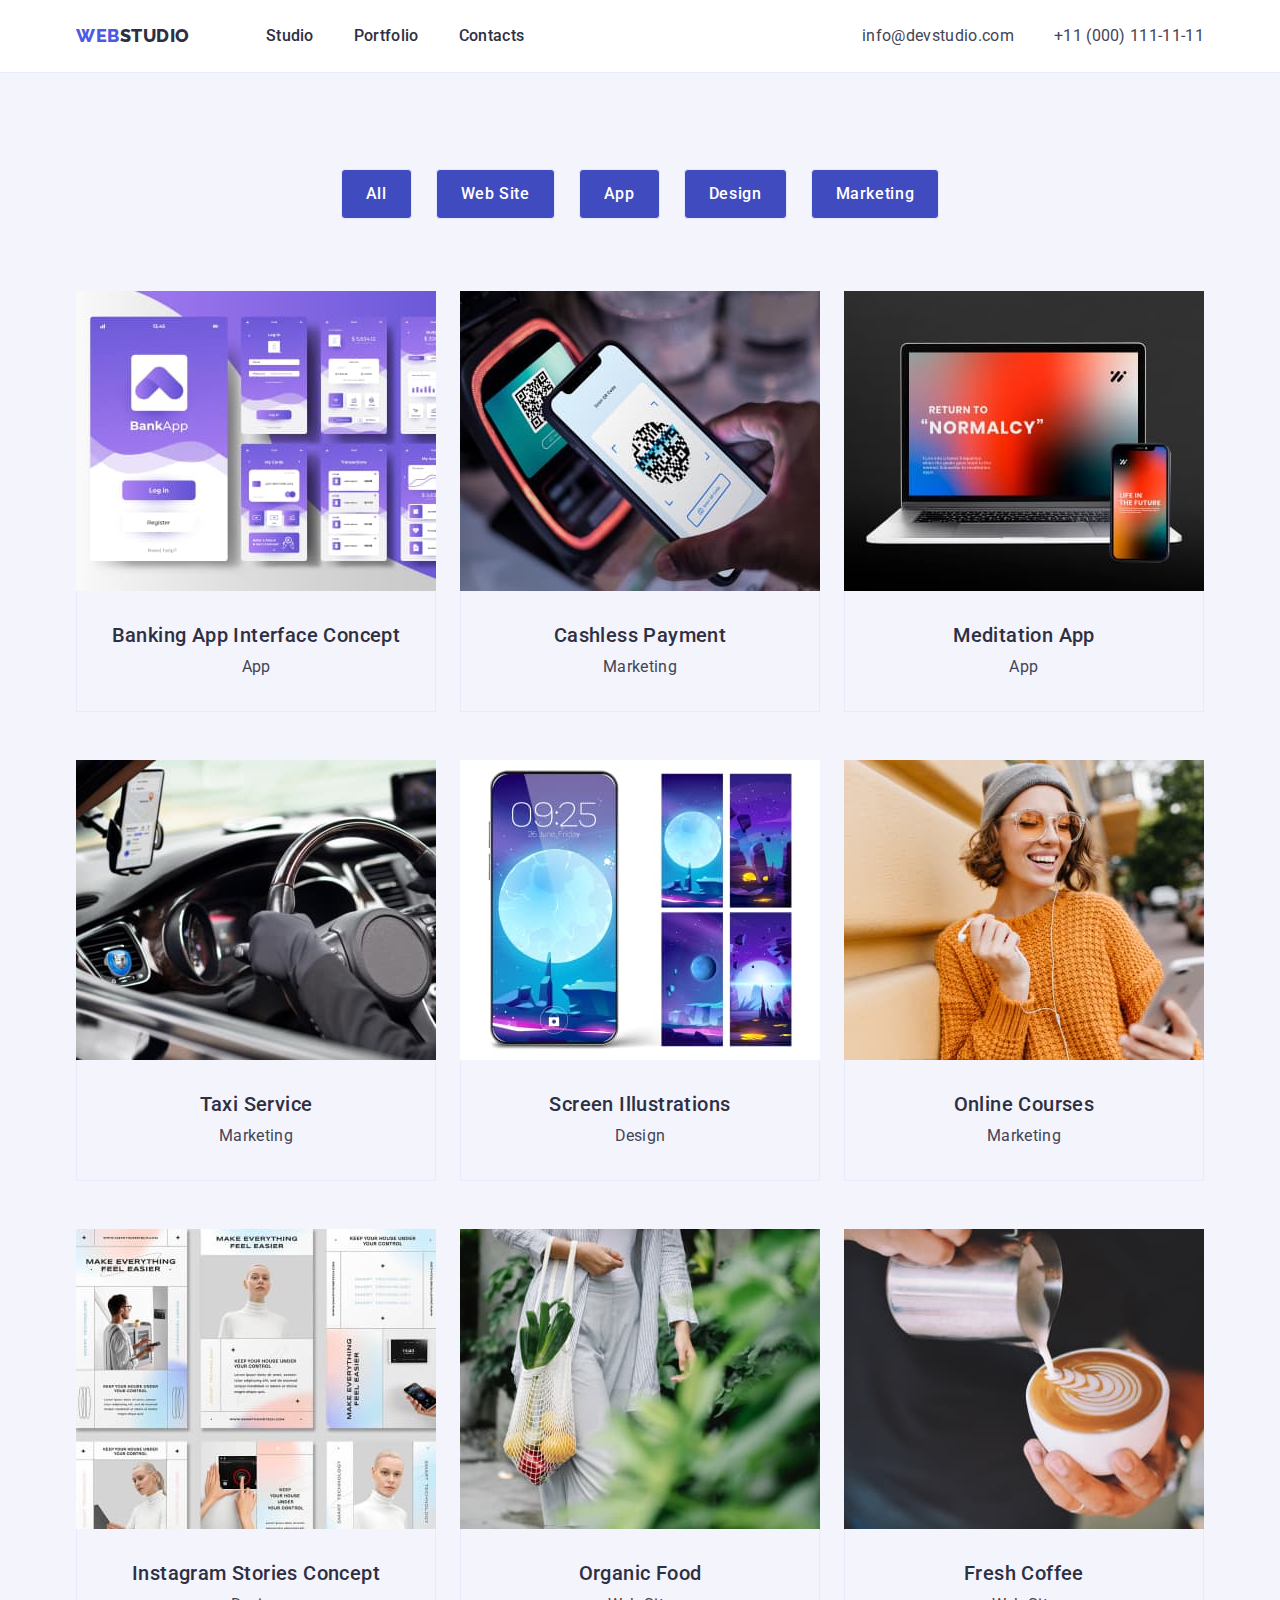
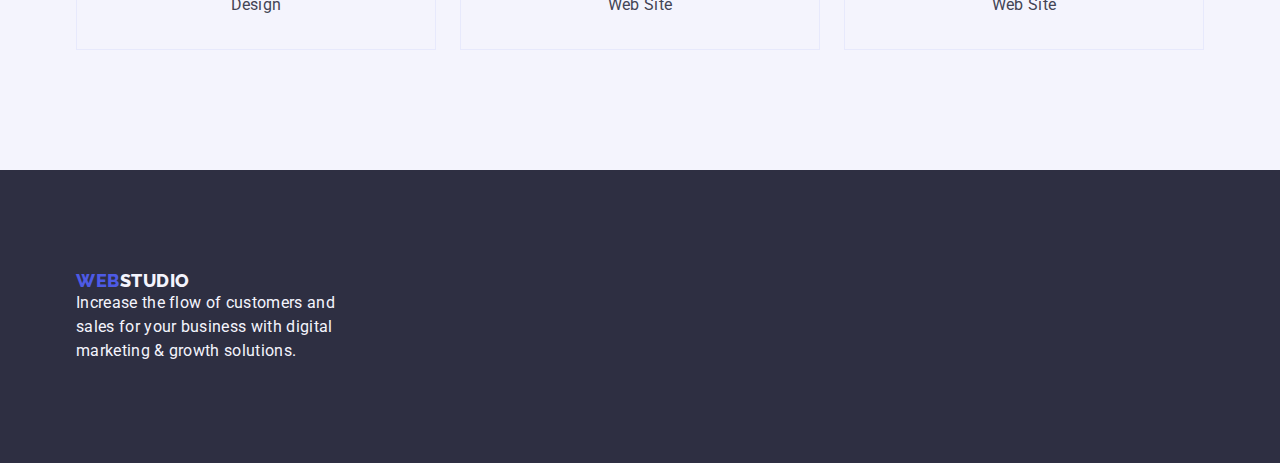
==== portfolio.html @ fe86ff07 "1" ====
<!DOCTYPE html>
<html lang="en">
    <head>
        <meta charset="UTF-8">
        <meta http-equiv="X-UA-Compatible" content="IE=edge">
        <meta name="viewport" content="width=device-width, initial-scale=1.0">
        <title>Portfolio</title>
        <link rel="preconnect" href="https://fonts.googleapis.com">
        <link rel="preconnect" href="https://fonts.gstatic.com" crossorigin>
        <link rel="stylesheet" href="https://cdnjs.cloudflare.com/ajax/libs/modern-normalize/1.1.0/modern-normalize.min.css">
        <link
         href="https://fonts.googleapis.com/css2?family=Raleway:wght@700&family=Roboto:wght@400;500;700;900&display=swap"
         rel="stylesheet">
        <link rel="stylesheet" href="./css/styles.css">
    </head>
    <body>

        <!--Header section-->

        <header class="header">
          <div class="header-container container">
              <nav class="header-nav"><a class="logo-web link" href="./index.html"> Web<span class="logo-studio link">Studio</span> </a>
                  <ul class="menu list">
                      <li class="menu-item"><a class="menu-link link site-nav-link" href="./index.html">Studio</a></li>
                      <li class="menu-item"><a class="menu-link link site-nav-link" href="./portfolio.html">Portfolio</a></li>
                      <li class="menu-item"><a class="menu-link link site-nav-link" href="">Contacts</a></li>
                  </ul>
              </nav>
              
                  <address class="contacts">
                      <ul class="contact-nav list">
                          <li class="contact-list"><a class="contact-info link" href="mailto:info@devstudio.com">info@devstudio.com</a></li>
                          <li class="contact-list"><a class="contact-info link" href="tel:+110001111111">+11 (000) 111-11-11</a></li>
                      </ul>
                  </address>  
          </div>       
      </header> 
        
    <main class="portfolio">
      <section class="portfolio-main">
        <div class="container">
          <h1 hidden>Portfolio</h1>
                <ul class="portfolio-btn-list list">
                  <li class="portfolio-btn-item"><button class="portfolio-btn" type="button">All</button></li>
                  <li class="portfolio-btn-item"><button class="portfolio-btn" type="button">Web Site</button></li>
                  <li class="portfolio-btn-item"><button class="portfolio-btn" type="button">App</button></li>
                  <li class="portfolio-btn-item"><button class="portfolio-btn" type="button">Design</button></li>
                  <li class="portfolio-btn-item"><button class="portfolio-btn" type="button">Marketing</button></li>
                </ul>

                <ul class="portfolio-list list">
                    <li class="portfolio-item">
                      <a class="link" href="">
                        <img class="portfolio-img"
                        src="./images/portfolio/banking-app-interface-concept.jpg"
                        alt="user interface concept"
                        width="360"
                        height="300">
                        <div class="container-content">
                          <h2 class="portfolio-list-title">Banking App Interface Concept</h2>
                          <p class="portfolio-list-text">App</p>
                        </div>                        
                      </a>
                    </li>

                    <li class="portfolio-item">
                      <a class="link" href="">
                        <img class="portfolio-img"
                        src="./images/portfolio/cashless-payment.jpg"
                        alt="payment terminal"
                        width="360"
                        height="300">
                        <div class="container-content">
                          <h2 class="portfolio-list-title">Cashless Payment</h2>
                          <p class="portfolio-list-text">Marketing</p>
                        </div>                       
                      </a>
                    </li>

                    <li class="portfolio-item">
                      <a class="link" href="">
                        <img class="portfolio-img"
                        src="./images/portfolio/meditation-app.jpg"
                        alt="laptop interface"
                        width="360"
                        height="300">
                        <div class="container-content">
                          <h2 class="portfolio-list-title">Meditation App</h2>
                          <p class="portfolio-list-text">App</p>
                        </div>                        
                      </a>
                    </li>

                    <li class="portfolio-item">
                      <a class="link" href="">
                        <img
                        src="./images/portfolio/taxi-service.jpg"
                        alt="driving man"
                        width="360"
                        height="300">
                        <div class="container-content">
                          <h2 class="portfolio-list-title">Taxi Service</h2>
                          <p class="portfolio-list-text">Marketing</p>
                        </div>                        
                      </a> 
                    </li>

                    <li class="portfolio-item">
                      <a class="link" href="">
                        <img
                        src="./images/portfolio/screen-illustration.jpg"
                        alt="screen illustration"
                        width="360"
                        height="300">
                        <div class="container-content">
                          <h2 class="portfolio-list-title">Screen Illustrations</h2>
                          <p class="portfolio-list-text">Design</p>
                        </div>                        
                      </a>
                    </li>

                    <li class="portfolio-item">
                      <a class="link" href="">
                        <img
                        src="./images/portfolio/online-courses.jpg"
                        alt="a student"
                        width="360"
                        height="300">
                        <div class="container-content">
                          <h2 class="portfolio-list-title">Online Courses</h2>
                          <p class="portfolio-list-text">Marketing</p>
                        </div>                      
                      </a> 
                    </li>

                    <li class="portfolio-item">
                      <a class="link" href="">
                        <img class="portfolio-img"
                        src="./images/portfolio/instagram-story-concept.jpg"
                        alt="callories app user interface"
                        width="360"
                        height="300">
                        <div class="container-content">
                          <h2 class="portfolio-list-title">Instagram Stories Concept</h2>
                          <p class="portfolio-list-text">Design</p>
                        </div>                      
                      </a>
                    </li>

                    <li class="portfolio-item">
                      <a class="link" href="">
                        <img class="portfolio-img"
                        src="./images/portfolio/organic-food.jpg"
                        alt="vegetables"
                        width="360"
                        height="300">
                        <div class="container-content">
                          <h2 class="portfolio-list-title">Organic Food</h2>
                          <p class="portfolio-list-text">Web Site</p>
                        </div>
                      </a>
                    </li>

                    <li class="portfolio-item">
                      <a class="link" href="">
                        <img class="portfolio-img"
                        src="./images/portfolio/fresh-coffee.jpg"
                        alt="man pouring coffee"
                        width="360"
                        height="300">
                        <div class="container-content">
                          <h2 class="portfolio-list-title">Fresh Coffee</h2>
                          <p class="portfolio-list-text">Web Site</p>
                        </div>
                      </a>
                    </li>
                </ul>
        </div>
        
      </section>
    </main>
      

        <!--Footer section-->
        <footer class="footer">
          <div class="container">
            <a class="logo-web link" href="./index.html">Web<span class="logo-studio link logo-studio-footer ">Studio</span></a>      
             <p class="info-footer">
             Increase the flow of customers and sales for your business with digital marketing & growth
             solutions.
            </p>
          </div>
          
        </footer>
    </body>

</html>
---- css/styles.css ----
:root {
  --white: #ffffff;
}

/* нет маркеров у списков */
.list {
  list-style: none;
  margin: 0;
  padding: 0;
}

 /* нет подчеркиваний ссылок */
.link {
  text-decoration: none;
}

/* курсор на кнопке */
button {
  font-family: inherit;
  cursor: pointer;
}

button:hover,
button:focus {
  background-color: #4D5AE5;
}

h1,
h2,
h3,
h4,
p {
  margin-top: 0;
  margin-bottom: 0;
}

ul,
ol {
  margin-top: 0;
  margin-bottom: 0;
  padding-left: 0;
}

img {
  display: block;
}

.container {
  width: 1158px;
  margin-left: auto;
  margin-right: auto;
  padding-left: 15px;
  padding-right: 15px;
}

body {
  font-family: 'Roboto', sans-serif;
  color: #434455;
  background-color: #FFFFFF;
}

  /* Header */

  .header {
    border-bottom: 1px solid #e7e9fc;
    
}

.header-container {
  display: flex;
  align-items: center;
}
.menu {
  display: flex;
  gap: 40px;
  align-items: center;
}
.header-nav {
  display: flex;
  align-items: center;
}
.menu-item {
  padding-top: 24px; 
  padding-bottom: 24px;
}

.site-nav-link {
  padding: 24px 0 24px 0;
}

 .menu-link:hover,
 .menu-link:focus {
     color: #404BBF;
 }

 .contacts {
     font-style: normal;
     margin-left: auto;
 }

 .contact-info {
  font-family: 'Roboto', sans-serif;
  font-style: normal;
  font-weight: 400;
  font-size: 16px;
  line-height: 24px;
  letter-spacing: 0.02em;
  color: #434455;
  padding: 24px 0 24px 0;
 }

 .contact-info:hover,
 .contact-info:focus {
     color: #404BBF
 }
 
 .contact-nav {
  display: flex;
  gap: 40px;
  align-items: center;
  padding-top: 24px;  
  padding-bottom: 24px;
}

 .logo-studio {
 color: #2E2F42;
 }

 .logo-web {
     font-family: 'Raleway', sans-serif;
     font-weight: 800;
     font-size: 18px;
     line-height: 1.17;
     align-items: center;
     letter-spacing: 0.03em;
     text-transform: uppercase;
     color: #4D5AE5;
     display: flex; 
     display: inline-block;
     margin-right: 76px
 }
 .menu-link {
 font-family: 'Roboto', sans-serif;
 font-style: normal;
 font-weight: 500;
 font-size: 16px;
 line-height: 1.5;
 letter-spacing: 0.02em;
 color: #2E2F42;
 }
 
 /* Ad section */

.hero-section {
  background: #2E2F42;
  padding-top: 188px;
  padding-bottom: 188px;
}

.hero-title {
  font-family: 'Roboto', sans-serif;
  font-style: normal;
  font-weight: 700;
  font-size: 56px;
  line-height: 1.07;
  text-align: center;
  letter-spacing: 0.02em;
  color: #FFFFFF;
  margin-bottom: 48px;
  width: 496px;
  margin-left: auto;
  margin-right: auto;
  font-size: 56px;
  max-width: 496px;
}

.hero-btn {
  background-color: #4D5AE5;
  font-family: 'Roboto', sans-serif;
  font-style: normal;
  font-weight: 500;
  font-size: 16px;
  height: 56px;
  line-height: 1.5;
  display: flex;
  align-items: center;
  letter-spacing: 0.04em;
  color: #FFFFFF;
  cursor: pointer;
  list-style: none;
  border-color: #4D5AE5;
  border-radius: 4px;
  border: none;
  padding: 16px 32px;
  min-width: 169px;
  margin-left: auto;
  margin-right: auto;
  display: block;
}
.hero-btn:hover,
.hero-btn:focus {
  background-color: #404BBF;
  color:#FFFFFF;
}
  
/* Section 1 */
.features-section {
  margin-top: 0;
  padding: 120px 0 120px 0;
}

.title {
  margin-bottom: 8px;
  margin-top: 0;
}

.hiden-index {
  position: absolute;
  width: 1px;
  height: 1px;
  margin: -1px;
  border: 0;
  padding: 0;
  white-space: nowrap;
  clip-path: inset(100%);
  clip: rect(0 0 0 0);
  overflow: hidden;
  margin-bottom: 8px;
} 

.features-list {
  display: flex;
 gap: 24px;
}

.features-title {
font-family: 'Roboto', sans-serif;
font-style: normal;
font-weight: 500;
font-size: 20px;
line-height: 1.2;
letter-spacing: 0.02em;
color: #2E2F42;
}
.features-text {
  font-family: 'Roboto', sans-serif;
font-style: normal;
font-weight: 400;
font-size: 16px;
line-height: 1.5;
letter-spacing: 0.02em;
color: #434455;
}

.features-item {
  width: calc((100% - 72px) / 4);
}
 
/* We doing */
.section-title {
font-family: 'Roboto', sans-serif;
font-style: normal;
font-weight: 700;
font-size: 36px;
line-height: 1.11;
text-align: center;
letter-spacing: 0.02em;
text-transform: capitalize;
color: #2E2F42;
margin-bottom: 72px;

}
.work-section {
  padding-bottom: 120px;
}

.work-list {
    display: flex;
    gap: 24px;
}

.portfolio-list-title {
  font-family: 'Roboto', sans-serif;
  font-style: normal;
  font-weight: 500;
  font-size: 20px;
  line-height: 1.2;
  text-align: center;
  letter-spacing: 0.02em;
  color: #2E2F42;
}
.portfolio-list-text {
font-family: 'Roboto', sans-serif;
font-style: normal;
font-weight: 400;
font-size: 16px;
line-height: 1.5;
text-align: center;
letter-spacing: 0.02em;
color: #434455;
}

.team-section {
  padding: 120px 0 120px 0;
}

.team-worker {
  font-family: 'Roboto', sans-serif;
  font-style: normal;
  font-weight: 500;
  font-size: 20px;
  line-height: 1.2;
  text-align: center;
  letter-spacing: 0.02em;
  color: #2E2F42;
  text-align: center;
  margin-bottom: 8px;
  margin-top: 0;
}

.work-list {
  display: flex;
  gap: 24px;
}

.team-item  {
  background-color: #FFFFFF;
  text-align: center;
  width: calc((100% - 72px) / 4);
  border-radius: 0px 0px 4px 4px;
}

.team-profession {
  font-family: 'Roboto', sans-serif;
font-style: normal;
font-weight: 400;
font-size: 16px;
line-height: 1.5;
text-align: center;
letter-spacing: 0.02em;
color: #434455;
text-align: center;
}

.team-section {
  background-color: #F4F4FD
}

.team-list {
  display: flex;
  gap: 24px;
}

.team-item {
  background-color: #FFFFFF;
}

.team-card {
  padding: 32px 16px;
  border-radius: 0px 0px 4px 4px;
}

/* Footer section */
.footer {
  background: #2e2f42;
  padding: 100px 0;
}

.info-footer {
  font-family: 'Roboto', sans-serif;
  font-style: normal;
  font-weight: 400;
  font-size: 16px;
  line-height: 1.5;
  letter-spacing: 0.02em;
  color: #F4F4FD;
  max-width: 264px;
  
  }
  .logo-studio-footer { 
  color: #F4F4FD;
  }

/* Portfolio Page */
.portfolio-main {
  font-family: 'Roboto', sans-serif;
    font-style: normal;
    font-weight: 500;
    font-size: 16px;
    line-height: 1.5;
    display: flex;
    align-items: center;
    text-align: center;
    letter-spacing: 0.04em;
    color: #4D5AE5;
    background-color:#F4F4FD;
}

.portfolio-btn:hover,
.portfolio-btn:focus {
  color: #FFFFFF;
  background: #404BBF;
  cursor: pointer;
}

.portfolio-list-title {
  font-family: 'Roboto', sans-serif;
  font-style: normal;
  font-weight: 500;
  font-size: 20px;
  line-height: 1.2;
  text-align: center;
  letter-spacing: 0.02em;
  color: #2E2F42;
  margin-bottom: 8px;
  margin-top: 0;
}

.container-content {
  padding: 32px 16px;
  border: 1px solid #e7e9fc;
  border-top: none;
}

.portfolio-item {
  width: calc((100% - 48px) / 3);
}

.portfolio-list-text {
  display: inline-block;
  font-size: 16px;
  font-weight: 400;
  line-height: 1.5;
  letter-spacing: 0.02em;
  margin: 0; 
  color: #434455;
  }

.portfolio-main {
  padding-top: 96px;
  padding-bottom: 120px;

}

.portfolio-list {
  display: flex;
  flex-wrap: wrap;
  row-gap: 48px;
  column-gap: 24px;
}

.portfolio-btn {
  font-family: 'Roboto', sans-serif;
  border-radius: 4px;
  padding: 12px 24px;
  border: 1px solid #e7e9fc;
  background: #404BBF;
  font-style: normal;
  font-weight: 500;
  font-size: 16px;
  line-height: 24px;
  display: flex;
  align-items: center;
  text-align: center;
  letter-spacing: 0.04em;
  color: #FFFFFF;
}

.portfolio-btn:hover,
.portfolio-btn:focus {
  border: 1px solid transparent;
}

.portfolio-btn-list {
  list-style: none;
  display: flex;
  gap: 24px;
  justify-content: center;
  margin-bottom: 72px;
  }
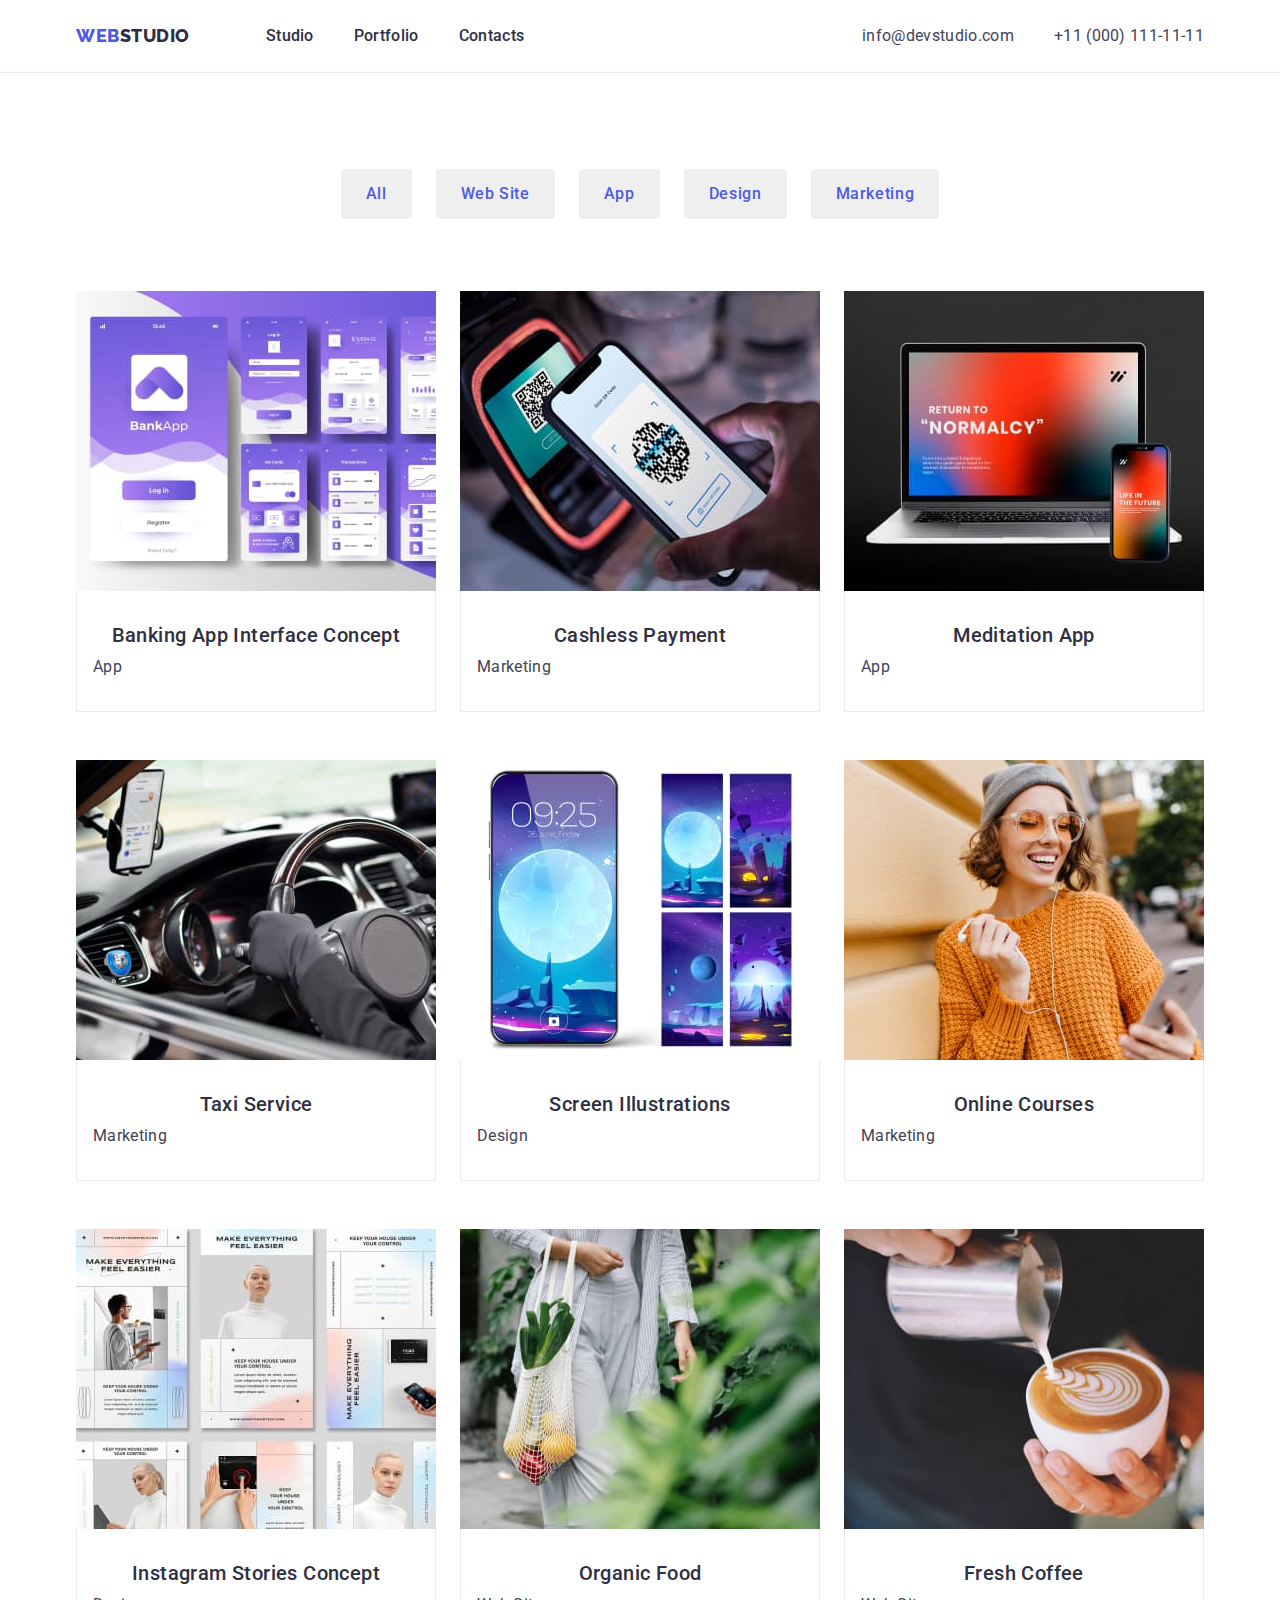
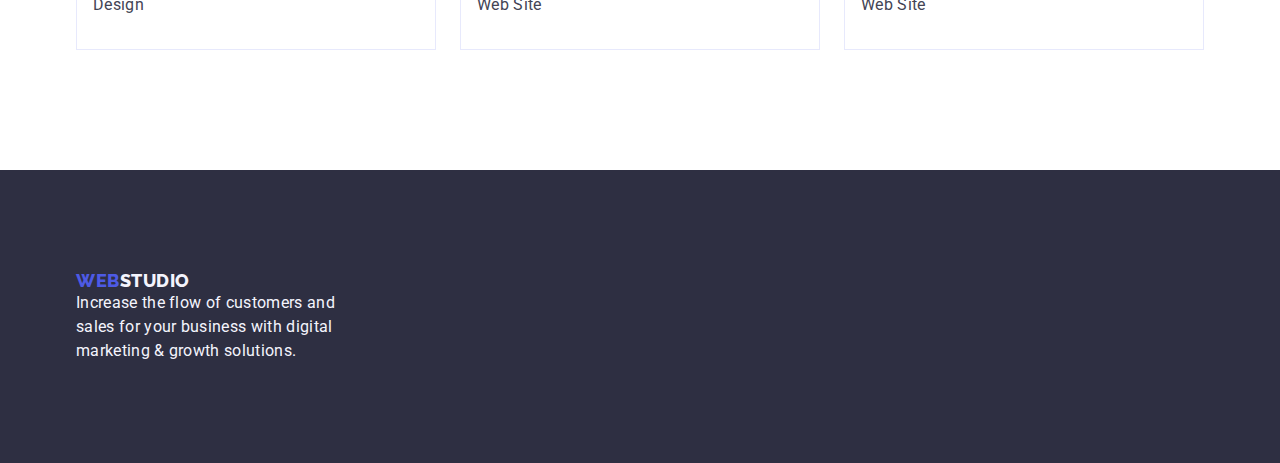
==== commit 7287115a: "1" ====
--- a/portfolio.html
+++ b/portfolio.html
@@ -9,15 +9,16 @@
         <link rel="preconnect" href="https://fonts.gstatic.com" crossorigin>
         <link rel="stylesheet" href="https://cdnjs.cloudflare.com/ajax/libs/modern-normalize/1.1.0/modern-normalize.min.css">
         <link
-         href="https://fonts.googleapis.com/css2?family=Raleway:wght@700&family=Roboto:wght@400;500;700;900&display=swap"
+         href="https://fonts.googleapis.com/css2?family=Raleway:wght@800&family=Roboto:wght@400;500;700;900&display=swap"
          rel="stylesheet">
         <link rel="stylesheet" href="./css/styles.css">
     </head>
     <body>
 
         <!--Header section-->
+            <!--Header section-->
 
-        <header class="header">
+        <header class="header ">
           <div class="header-container container">
               <nav class="header-nav"><a class="logo-web link" href="./index.html"> Web<span class="logo-studio link">Studio</span> </a>
                   <ul class="menu list">
--- a/css/styles.css
+++ b/css/styles.css
@@ -62,7 +62,7 @@
   /* Header */
 
   .header {
-    border-bottom: 1px solid #e7e9fc;
+    border-bottom: 1px solid #e7e9fc
     
 }
 
@@ -137,8 +137,9 @@
      color: #4D5AE5;
      display: flex; 
      display: inline-block;
-     margin-right: 76px
- }
+     margin-right: 76px;
+  }
+
  .menu-link {
  font-family: 'Roboto', sans-serif;
  font-style: normal;
@@ -382,26 +383,6 @@
   }
 
 /* Portfolio Page */
-.portfolio-main {
-  font-family: 'Roboto', sans-serif;
-    font-style: normal;
-    font-weight: 500;
-    font-size: 16px;
-    line-height: 1.5;
-    display: flex;
-    align-items: center;
-    text-align: center;
-    letter-spacing: 0.04em;
-    color: #4D5AE5;
-    background-color:#F4F4FD;
-}
-
-.portfolio-btn:hover,
-.portfolio-btn:focus {
-  color: #FFFFFF;
-  background: #404BBF;
-  cursor: pointer;
-}
 
 .portfolio-list-title {
   font-family: 'Roboto', sans-serif;
@@ -409,7 +390,6 @@
   font-weight: 500;
   font-size: 20px;
   line-height: 1.2;
-  text-align: center;
   letter-spacing: 0.02em;
   color: #2E2F42;
   margin-bottom: 8px;
@@ -454,7 +434,6 @@
   border-radius: 4px;
   padding: 12px 24px;
   border: 1px solid #e7e9fc;
-  background: #404BBF;
   font-style: normal;
   font-weight: 500;
   font-size: 16px;
@@ -463,12 +442,16 @@
   align-items: center;
   text-align: center;
   letter-spacing: 0.04em;
-  color: #FFFFFF;
-}
+  color: #4D5AE5; 
+  border: 1px solid transparent;
+        }
 
 .portfolio-btn:hover,
 .portfolio-btn:focus {
   border: 1px solid transparent;
+  color: #FFFFFF;
+  background: #404BBF;
+  cursor: pointer;
 }
 
 .portfolio-btn-list {
@@ -477,4 +460,4 @@
   gap: 24px;
   justify-content: center;
   margin-bottom: 72px;
-  }+  }
